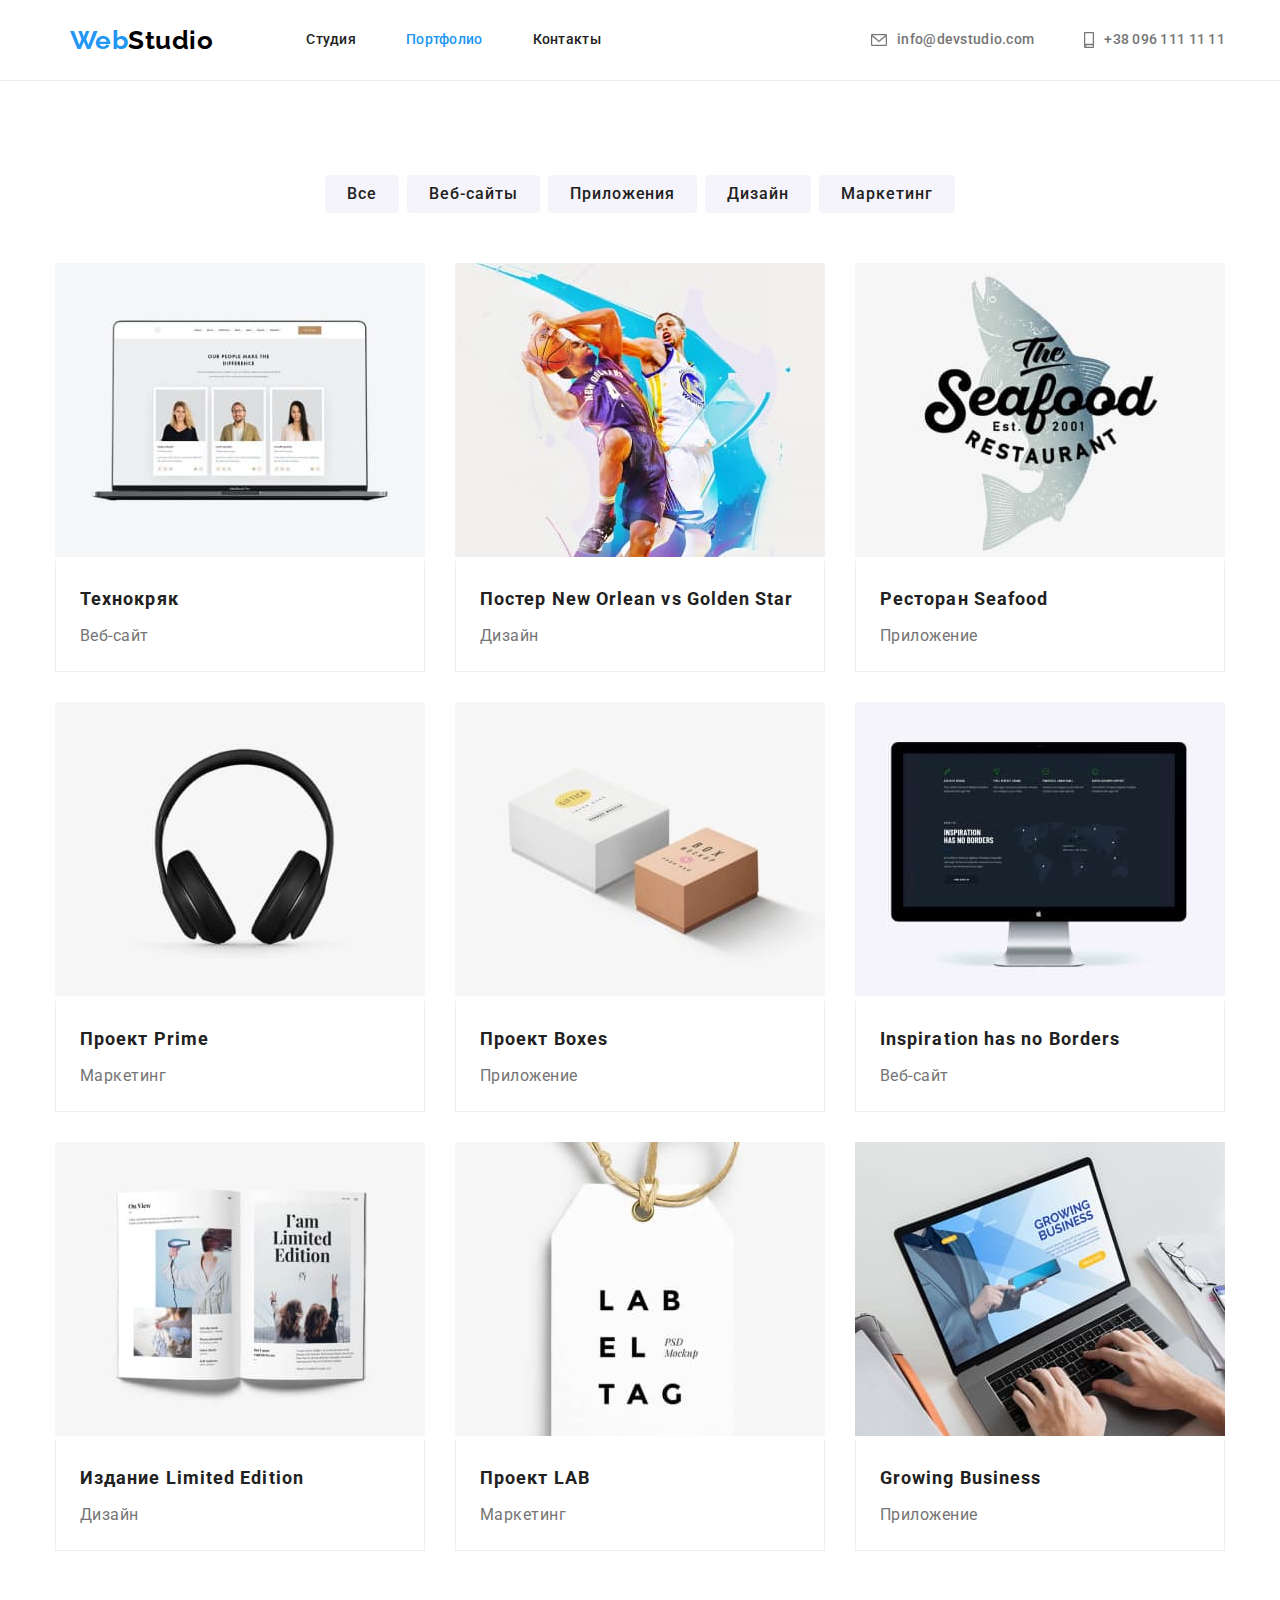
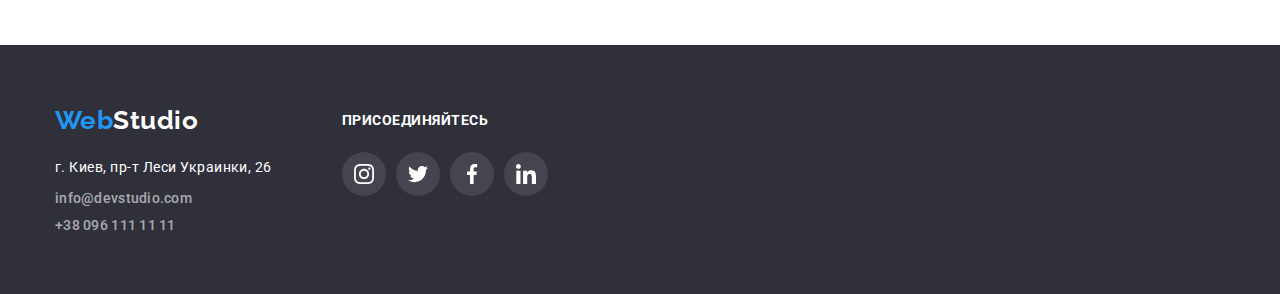
==== portfolio.html @ c7c0cb72 "added previously files" ====
<!DOCTYPE html>
<html lang="ru">
  <head>
    <meta charset="UTF-8" />
    <meta http-equiv="X-UA-Compatible" content="IE=edge" />
    <meta name="viewport" content="width=device-width, initial-scale=1.0" />
    <title>Portfolio</title>
    <link
      href="https://fonts.googleapis.com/css2?family=Raleway:wght@700&family=Roboto:wght@400;500;700;900&display=swap"
      rel="stylesheet"
    />
    <link
      rel="stylesheet"
      href="https://cdnjs.cloudflare.com/ajax/libs/modern-normalize/1.0.0/modern-normalize.min.css"
    />
    <link rel="stylesheet" href="./css/styles.css" />
  </head>
  <body>
    <header>
      <div class="header-line">
        <div class="page-header container">
          <!--main navigation-->
          <nav class="container main-nav">
            <a class="logo" href="./index.html"
              ><span class="logo-first">Web</span
              ><span class="logo-second-header">Studio</span></a
            >
            <ul class="site-nav list">
              <li class="item"><a href="./index.html">Студия</a></li>
              <li class="item"><a class="link current">Портфолио</a></li>
              <li class="item"><a href="">Контакты</a></li>
            </ul>
          </nav>
          <!--contact information-->
          <ul class="container contacts list">
            <li class="contact-info">
              <a class="address-link" href="mailto:info@devstudio.com">
                <svg class="address-icon">
                  <use href="./images/icons/sprite.svg#icon-envelope"></use>
                </svg>
                info@devstudio.com</a
              >
            </li>
            <li class="contact-info">
              <a class="address-link" href="tel:+380961111111">
                <svg class="address-icon-2">
                  <use href="./images/icons/sprite.svg#icon-smartphone"></use>
                </svg>
                +38 096 111 11 11</a
              >
            </li>
          </ul>
        </div>
      </div>
    </header>
    <main>
      <div class="main">
        <!--filter-->
        <section class="section">
          <div class="portfolio container">
            <h2 class="section-title visually-hidden">Фильтр</h2>
            <ul class="filter list">
              <li class="list-title">
                <button type="button" class="button filter">Все</button>
              </li>
              <li class="list-title">
                <button type="button" class="button filter">Веб-сайты</button>
              </li>
              <li class="list-title">
                <button type="button" class="button filter">Приложения</button>
              </li>
              <li class="list-title">
                <button type="button" class="button filter">Дизайн</button>
              </li>
              <li class="list-title">
                <button type="button" class="button filter">Маркетинг</button>
              </li>
            </ul>
            <!--portfolio item-->
            <h2 class="section-title visually-hidden">Портфолио</h2>
            <ul class="portfolio list">
              <li class="portfolio-item">
                <img
                  src="./images/portfolio/img.jpg"
                  alt="фото веб-сайта"
                  width="370"
                />
                <div class="box">
                  <h3 class="list-title-portfolio">Технокряк</h3>
                  <p class="portfolio-about">Веб-сайт</p>
                </div>
              </li>
              <li class="portfolio-item">
                <img
                  src="./images/portfolio/img-2.jpg"
                  alt="два баскетболиста"
                  width="370"
                />
                <div class="box">
                  <h3 class="list-title-portfolio">
                    Постер New Orlean vs Golden Star
                  </h3>
                  <p class="portfolio-about">Дизайн</p>
                </div>
              </li>
              <li class="portfolio-item">
                <img
                  src="./images/portfolio/img-3.jpg"
                  alt="логотип ресторана"
                  width="370"
                />
                <div class="box">
                  <h3 class="list-title-portfolio">Ресторан Seafood</h3>
                  <p class="portfolio-about">Приложение</p>
                </div>
              </li>
              <li class="portfolio-item">
                <img
                  src="./images/portfolio/img-4.jpg"
                  alt="наушники"
                  width="370"
                />
                <div class="box">
                  <h3 class="list-title-portfolio">Проект Prime</h3>
                  <p class="portfolio-about">Маркетинг</p>
                </div>
              </li>
              <li class="portfolio-item">
                <img
                  src="./images/portfolio/img-5.jpg"
                  alt="две коробки"
                  width="370"
                />
                <div class="box">
                  <h3 class="list-title-portfolio">Проект Boxes</h3>
                  <p class="portfolio-about">Приложение</p>
                </div>
              </li>
              <li class="portfolio-item">
                <img
                  src="./images/portfolio/img-6.jpg"
                  alt="монитор"
                  width="370"
                />
                <div class="box">
                  <h3 class="list-title-portfolio">
                    Inspiration has no Borders
                  </h3>
                  <p class="portfolio-about">Веб-сайт</p>
                </div>
              </li>
              <li class="portfolio-item">
                <img
                  src="./images/portfolio/img-7.jpg"
                  alt="рзворот книги"
                  width="370"
                />
                <div class="box">
                  <h3 class="list-title-portfolio">Издание Limited Edition</h3>
                  <p class="portfolio-about">Дизайн</p>
                </div>
              </li>
              <li class="portfolio-item">
                <img
                  src="./images/portfolio/img-8.jpg"
                  alt="лейбл"
                  width="370"
                />
                <div class="box">
                  <h3 class="list-title-portfolio">Проект LAB</h3>
                  <p class="portfolio-about">Маркетинг</p>
                </div>
              </li>
              <li class="portfolio-item">
                <img
                  src="./images/portfolio/img-9.jpg"
                  alt="человек, работающий за ноутбуком"
                  width="370"
                />
                <div class="box">
                  <h3 class="list-title-portfolio">Growing Business</h3>
                  <p class="portfolio-about">Приложение</p>
                </div>
              </li>
            </ul>
          </div>
        </section>
      </div>
    </main>
    <footer class="footer">
      <div class="footer-line">
        <div class="footer-address">
          <a class="footer-logo" href="./index.html"
            ><span class="logo-first">Web</span
            ><span class="logo-second-footer">Studio</span></a
          >
          <!--contacts-->
          <address class="address">
            <p class="address-text">г. Киев, пр-т Леси Украинки, 26</p>
            <ul class="list address-item">
              <li class="address-item">
                <a href="mailto:info@devstudio.com">info@devstudio.com</a>
              </li>
              <li class="address-item">
                <a href="tel:+380961111111">+38 096 111 11 11</a>
              </li>
            </ul>
          </address>
        </div>
        <div class="footer-social-icons">
          <h3 class="title-icons">ПРИСОЕДИНЯЙТЕСЬ</h3>
          <ul class="social-icons list">
            <li class="social-icons-item">
              <a
                href=""
                class="footer-social-icons-link"
                target="_blank"
                rel="noopener noreferrer"
              >
                <svg class="footer-social-icons-svg">
                  <use href="./images/icons/sprite.svg#icon-instagram"></use>
                </svg>
              </a>
            </li>
            <li class="social-icons-item">
              <a
                href=""
                class="footer-social-icons-link"
                target="_blank"
                rel="noopener noreferrer"
              >
                <svg class="footer-social-icons-svg">
                  <use href="./images/icons/sprite.svg#icon-twitter"></use>
                </svg>
              </a>
            </li>
            <li class="social-icons-item">
              <a
                href=""
                class="footer-social-icons-link"
                target="_blank"
                rel="noopener noreferrer"
              >
                <svg class="footer-social-icons-svg">
                  <use href="./images/icons/sprite.svg#icon-facebook"></use>
                </svg>
              </a>
            </li>
            <li class="social-icons-item">
              <a
                href=""
                class="footer-social-icons-link"
                target="_blank"
                rel="noopener noreferrer"
              >
                <svg class="footer-social-icons-svg">
                  <use href="./images/icons/sprite.svg#icon-linkedin"></use>
                </svg>
              </a>
            </li>
          </ul>
        </div>
      </div>
    </footer>
  </body>
</html>
---- css/styles.css ----
:root {
  --title-text-color: #212121;
  --primary-text-color: #757575;
  --accent-color: #2196f3;
  --primary-white-color: #fff;
  --primary-black-color: #000;
  --primary-background-color: #2f303a;
  --secondary-backgound: #f5f4fa;
}
html {
  box-sizing: border-box;
}
*,
*::before,
*::after {
  box-sizing: inherit;
}

body {
  color: var(--primary-text-color);
  font-family: Roboto, sans-serif;
  letter-spacing: 0.03em;
}
.visually-hidden {
  position: absolute !important;
  clip: rect(1px 1px 1px 1px);
  clip: rect(1px 1px 1px 1px);
  padding: 0 !important;
  border: 0 !important;
  height: 1px !important;
  width: 1px !important;
  overflow: hidden;
}
.container {
  width: 1200px;
  padding-left: 15px;
  padding-right: 15px;
  margin-left: auto;
  margin-right: auto;
}
/* Утилит */
.list {
  padding: 0;
  margin: 0;
  list-style: none;
}
/* logo */
.logo {
  display: block;
  font-family: Raleway, cursive;
  font-weight: 700;
  font-size: 26px;
  line-height: 1.19;
  text-decoration: none;
}
.logo-first {
  color: var(--accent-color);
}
.logo-second-header {
  color: var(--primary-black-color);
}
.logo-second-footer {
  color: var(--primary-white-color);
}
/* page header */
.header-line {
  background-color: var(--primary-white-color);
}
.page-header {
  display: flex;
  background-color: var(--primary-white-color);
}

.page-header .container {
  display: flex;
  align-items: center;
  justify-content: flex-end;
}
.main-nav {
  display: flex;
  justify-content: flex-start;
}

/* site nav */
.site-nav {
  display: flex;
  margin-left: 93px;
  margin-right: 33px;
}
.site-nav .item:not(:last-child) {
  margin-right: 50px;
}
.site-nav a {
  display: block;
  padding-top: 32px;
  padding-bottom: 32px;
  color: var(--title-text-color);
  font-style: normal;
  font-weight: 500;
  font-size: 14px;
  line-height: 1.14;
  letter-spacing: 0.02em;
  text-decoration: none;
}
.site-nav a:hover,
.site-nav a:focus {
  color: var(--accent-color);
}
.site-nav.list.address > a {
  margin-bottom: 9px;
}
.site-nav .link.current {
  color: var(--accent-color);
}
.contacts {
  display: flex;
}
.address-link {
  display: flex;
  padding-top: 32px;
  padding-bottom: 32px;
  color: var(--primary-text-color);
  font-weight: 500;
  font-size: 14px;
  line-height: 1.14;
  letter-spacing: 0.02em;
  text-decoration: none;
  align-items: center;
  justify-content: center;
}
.contacts a:hover,
.contacts a:focus {
  color: var(--accent-color);
}
.contact-info:not(:last-child) {
  margin-right: 50px;
}
.address-icon {
  width: 16px;
  height: 12px;
  margin-right: 10px;
  fill: rgba(117, 117, 117, 1);
  stroke: currentColor;
}
.address-icon-2 {
  width: 10px;
  height: 16px;
  margin-right: 10px;
  fill: rgba(117, 117, 117, 1);
  stroke: currentColor;
}
.main {
  border-top: 1px solid rgba(236, 236, 236, 1);
}
/* hero */
.hero-section {
  max-width: 1600px;
  height: 600px;
  margin-right: auto;
  margin-left: auto;
  padding-top: 200px;
  padding-bottom: 200px;
  background-image: linear-gradient(
      to right,
      rgba(47, 48, 58, 0.4),
      rgba(47, 48, 58, 0.4)
    ),
    url(../images/main-page/Img-hero.jpg);
  background-color: var(--primary-background-color);
  background-size: cover;
  text-align: center;
}
.hero-title {
  margin-top: 0;
  margin-bottom: 30px;
  color: var(--primary-white-color);
  font-weight: 900;
  font-size: 44px;
  line-height: 1.36;
  letter-spacing: 0.06em;
  text-transform: uppercase;
}
/* button */
.button {
  border-radius: 4px;
  padding: 10px 32px;
  color: var(--primary-white-color);
  background-color: var(--accent-color);
  font-family: Roboto;
  font-weight: 700;
  font-size: 16px;
  line-height: 1.87;
  letter-spacing: 0.06em;
  cursor: pointer;
  border: none;
}
.button.primary {
  color: var(--primary-white-color);
  background-color: var(--accent-color);
  border-color: var(--accent-color);
  font-family: Roboto;
}
.button.filter {
  padding: 6px 22px;
  background-color: var(--secondary-backgound);
  color: var(--title-text-color);
  font-weight: 500;
  font-size: 16px;
  line-height: 1.62;
  font-family: Roboto;
}
.button.filter:hover,
.button.filter:focus {
  background-color: var(--accent-color);
  color: var(--primary-white-color);
  border-color: var(--accent-color);
  box-shadow: 0px 2px 2px 0px rgba(0, 0, 0, 0.12);
  box-shadow: 0px 1px 2px 0px rgba(0, 0, 0, 0.08);
  box-shadow: 0px 3px 1px 0px rgba(0, 0, 0, 0.1);
}
/* section */
.section {
  padding-top: 94px;
  padding-bottom: 94px;
  justify-content: center;
}
.section-employments {
  padding-top: 0;
  padding-bottom: 94px;
}
.section.team {
  padding-top: 94px;
  padding-bottom: 94px;
  margin-bottom: 0;
  background-color: var(--secondary-backgound);
}
.title {
  margin-top: 0;
  margin-bottom: 10px;
}
.section-title {
  margin-top: 0;
  color: var(--title-text-color);
  font-weight: 700;
  font-size: 36px;
  line-height: 1.17;
  text-align: center;
  margin-bottom: 50px;
}
/* skills */
.skills .title {
  color: var(--title-text-color);
  font-weight: 700;
  font-size: 14px;
  line-height: 1.14;
  text-transform: uppercase;
}
.necessary-skills {
  font-size: 14px;
  line-height: 1.71;
}
.skills {
  display: flex;
}
.skills p {
  margin-top: 0;
  margin-bottom: 0;
}
.skills-item {
  width: 270px;
}
.skills-item:not(:last-child) {
  margin-right: 30px;
}
.skills-item-img {
  display: flex;
  justify-content: center;
  align-items: center;
  width: 270px;
  height: 120px;
  margin-bottom: 30px;
  background-color: var(--secondary-backgound);
  border-radius: 4px;
}
.skills-item-svg {
  color: var(--title-text-color);
}
/* emplouments*/
.employments {
  display: flex;
  justify-content: center;
}
.employments-item:not(:last-child) {
  margin-right: 30px;
  width: 370px;
}
/* team */
.team-about {
  margin-bottom: 16px;
  font-size: 16px;
  line-height: 1.19;
}
.list-title {
  margin-top: 0;
  color: var(--title-text-color);
  font-weight: 500;
  font-size: 16px;
  line-height: 1.19;
}
.team .list {
  display: flex;
  justify-content: center;
}
.team-item:not(:last-child) {
  margin-right: 30px;
}
.team-item {
  background-color: var(--primary-white-color);
  box-shadow: 0px 4px 4px 0px rgba(0, 0, 0, 0.25);
}
.team-text {
  padding: 30px;
  text-align: center;
}
.social-icons {
  display: inline-flex;
}
.social-icons-item:not(:last-child) {
  margin-right: 10px;
}
.social-icons-link {
  display: flex;
  align-items: center;
  justify-content: center;
  width: 44px;
  height: 44px;
  border-radius: 50%;
  background-color: var(--primary-white-color);
}
.social-icons-link:hover .social-icons-svg,
.social-icons-link:focus .social-icons-svg {
  width: 20px;
  height: 20px;
  fill: rgba(255, 255, 255, 1);
  background: rgba(33, 150, 243, 1);
}
.social-icons-link:hover,
.social-icons-link:focus {
  width: 44px;
  height: 44px;
  border-radius: 50%;
  background: rgba(33, 150, 243, 1);
}
.social-icons-svg {
  width: 20px;
  height: 20px;
  fill: #afb1b8;
}

/* our clients */
.our-clients {
  display: flex;
  align-items: center;
  justify-content: center;
}
.our-clients-item {
  width: 170px;
  height: 92px;
  border: 1px solid #afb1b8;
  border-radius: 4px;
}
.our-clients-position {
  display: flex;
  justify-content: center;
  align-items: center;
  width: 170px;
  height: 92px;
}
.our-clients-svg {
  width: 106px;
  height: 60px;
  fill: rgba(175, 177, 184, 1);
}
.our-clients-item:not(:last-child) {
  margin-right: 30px;
}
.our-clients-position:hover .our-clients-svg,
.our-clients-position:focus .our-clients-svg {
  fill: rgba(33, 150, 243, 1);
}
.our-clients-position:hover {
  border: 1px solid rgba(33, 150, 243, 1);
}
/* footer nav */
.footer-logo {
  display: block;
  margin-bottom: 20px;
  font-family: Raleway, cursive;
  font-weight: 700;
  font-size: 26px;
  line-height: 1.19;
  text-decoration: none;
}
.address-text {
  color: var(--primary-white-color);
  font-style: normal;
  margin-top: 20px;
  margin-bottom: 9px;
  font-family: Roboto;
  font-size: 14px;
  line-height: 1.7;
}
.address a {
  padding-top: 0;
  padding-bottom: 0pt;
  margin-left: 0;
  color: rgba(255, 255, 255, 0.6);
  font-style: normal;
  font-weight: 500;
  font-size: 14px;
  line-height: 1.14;
  letter-spacing: 0.02em;
  text-decoration: none;
}
.address-item:not(:last-child) {
  margin-bottom: 9px;
}
.address a:hover,
.address a:focus {
  color: var(--accent-color);
}
.footer {
  background-color: var(--primary-background-color);
}
.footer-line {
  width: 1200px;
  padding-left: 15px;
  padding-right: 15px;
  padding-top: 60px;
  padding-bottom: 60px;
  margin-right: auto;
  margin-left: auto;
  display: flex;
}
.footer-address {
  margin-right: 70px;
}
.title-icons {
  margin-top: 0;
  margin-bottom: 20px;
  padding-top: 8px;
  padding-bottom: 3px;
  font-weight: bold;
  font-size: 14px;
  line-height: 1.14;
  text-transform: uppercase;
  color: var(--primary-white-color);
}
.footer-social-icons-svg {
  width: 20px;
  height: 20px;
  fill: var(--primary-white-color);
}
.footer-social-icons-link {
  display: flex;
  align-items: center;
  justify-content: center;
  width: 44px;
  height: 44px;
  border-radius: 50%;
  background-color: rgba(255, 255, 255, 0.1);
}
.footer-social-icons-link:hover .footer-social-icons-svg,
.footer-social-icons-link:focus .footer-social-icons-svg {
  width: 20px;
  height: 20px;
  fill: rgba(255, 255, 255, 1);
  background: rgba(33, 150, 243, 1);
}
.footer-social-icons-link:hover,
.footer-social-icons-link:focus {
  width: 44px;
  height: 44px;
  border-radius: 50%;
  background: rgba(33, 150, 243, 1);
}

/* portfolio */
.list-title-portfolio {
  color: var(--title-text-color);
  font-weight: 700;
  font-size: 18px;
  line-height: 2;
  letter-spacing: 0.06em;
}
.portfolio-about {
  font-size: 16px;
  line-height: 1.87;
}
.section.portfolio {
  margin-bottom: 94px;
  background-color: #e5e5e5;
}
.filter.list {
  display: flex;
  margin-bottom: 50px;
}
.filter.list .list-title:not(:last-child) {
  margin-right: 8px;
}

.portfolio.list img {
  margin-bottom: 0px;
}
.portfolio.list h3 {
  margin-top: 0;
  margin-bottom: 4px;
}
.portfolio.list p {
  margin-top: 0;
  margin-bottom: 0;
}
.portfolio {
  display: flex;
  flex-wrap: wrap;
  justify-content: center;
}
.portfolio-item {
  width: 370px;
  margin-right: 30px;
  margin-bottom: 30px;
}
.portfolio-item:hover,
.portfolio-item:focus {
  box-shadow: 0px 4px 4px 0px rgba(0, 0, 0, 0.25);
}
.portfolio-item:nth-child(3n) {
  margin-right: 0;
}
.portfolio-item:nth-last-child(-n + 3) {
  margin-bottom: 0;
}
.box {
  border-bottom: 1px solid rgba(238, 238, 238, 1);
  border-left: 1px solid rgba(238, 238, 238, 1);
  border-right: 1px solid rgba(238, 238, 238, 1);
  box-sizing: border-box;
  padding: 20px 24px;
}
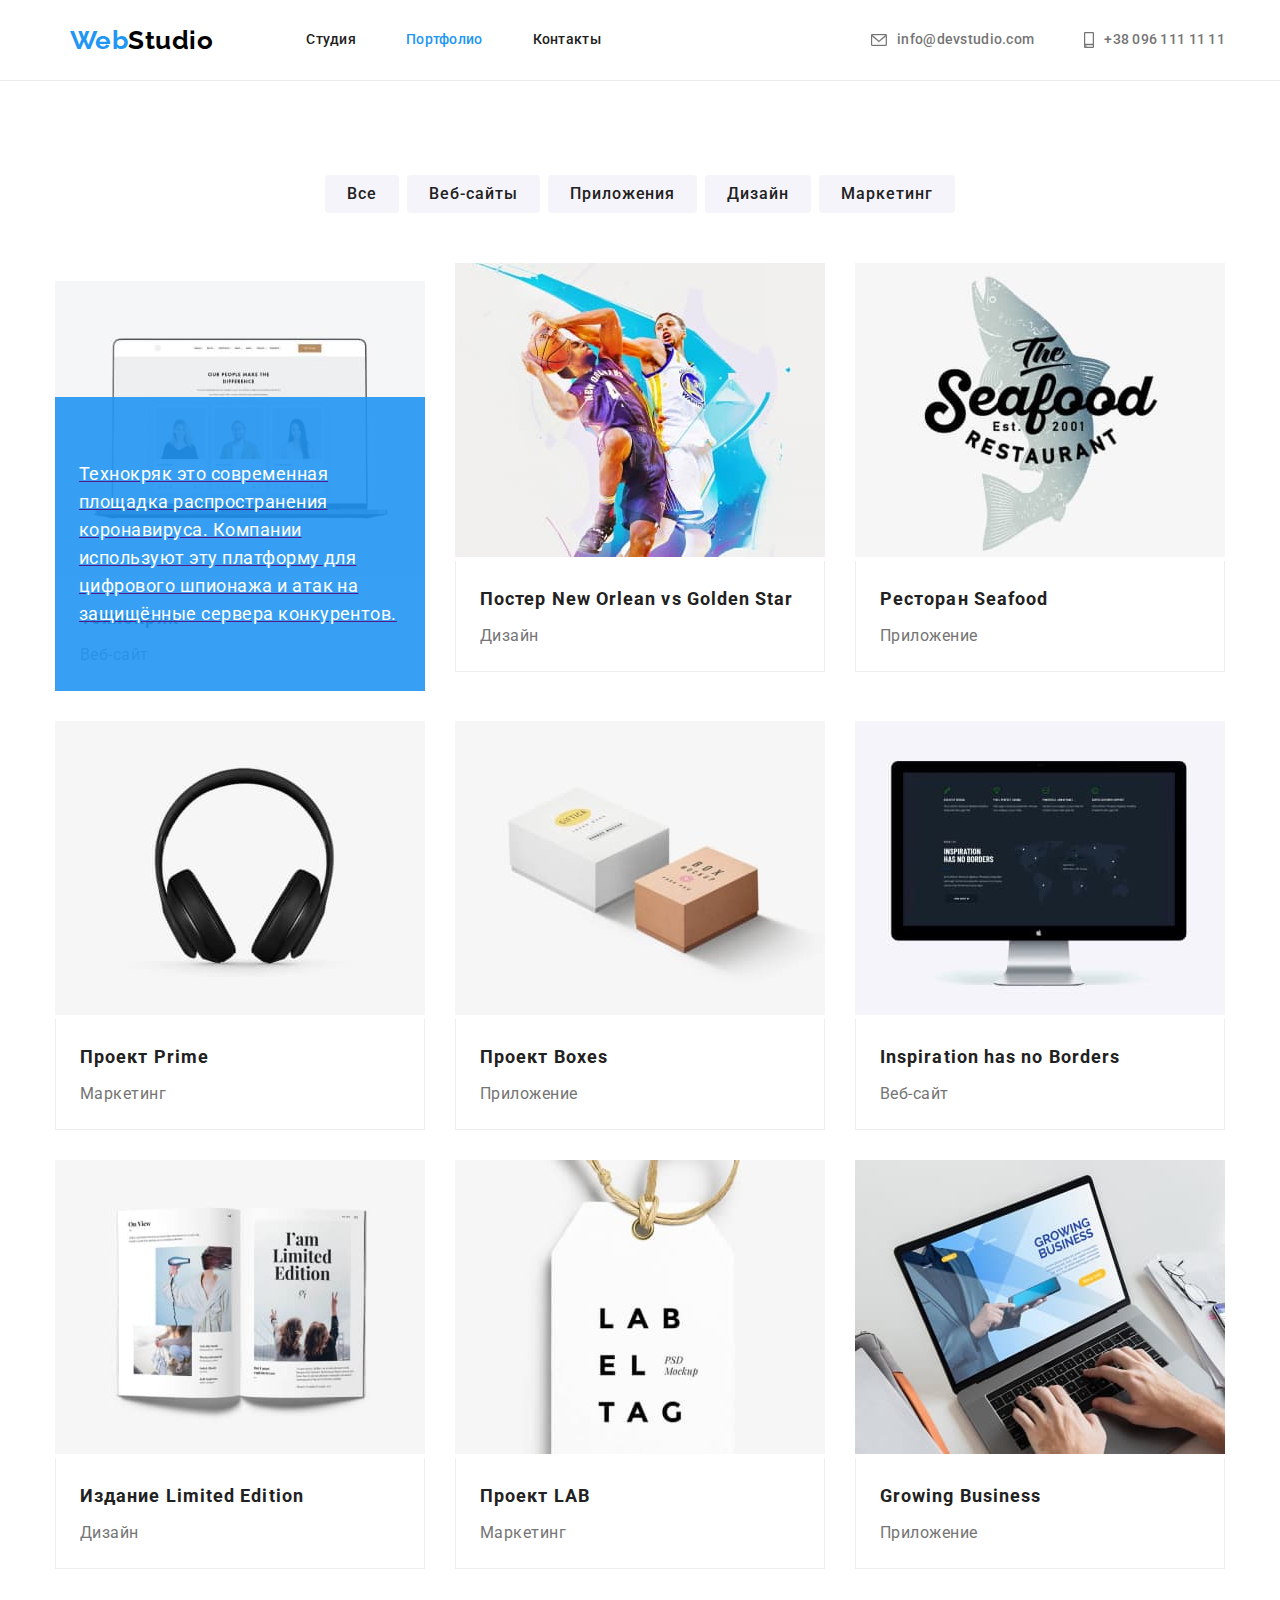
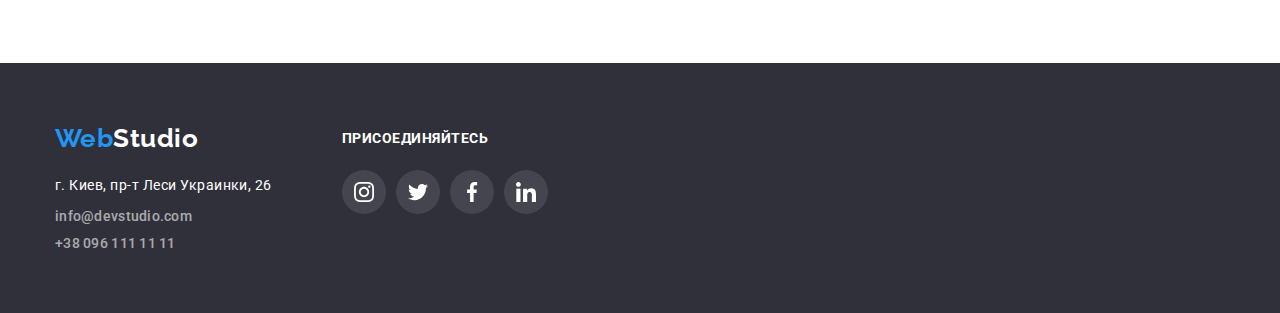
==== commit 9524fe67: "modal+" ====
--- a/portfolio.html
+++ b/portfolio.html
@@ -80,107 +80,173 @@
             <h2 class="section-title visually-hidden">Портфолио</h2>
             <ul class="portfolio list">
               <li class="portfolio-item">
-                <img
-                  src="./images/portfolio/img.jpg"
-                  alt="фото веб-сайта"
-                  width="370"
-                />
-                <div class="box">
-                  <h3 class="list-title-portfolio">Технокряк</h3>
-                  <p class="portfolio-about">Веб-сайт</p>
-                </div>
-              </li>
-              <li class="portfolio-item">
-                <img
-                  src="./images/portfolio/img-2.jpg"
-                  alt="два баскетболиста"
-                  width="370"
-                />
-                <div class="box">
-                  <h3 class="list-title-portfolio">
-                    Постер New Orlean vs Golden Star
-                  </h3>
-                  <p class="portfolio-about">Дизайн</p>
-                </div>
-              </li>
-              <li class="portfolio-item">
-                <img
-                  src="./images/portfolio/img-3.jpg"
-                  alt="логотип ресторана"
-                  width="370"
-                />
-                <div class="box">
-                  <h3 class="list-title-portfolio">Ресторан Seafood</h3>
-                  <p class="portfolio-about">Приложение</p>
-                </div>
-              </li>
-              <li class="portfolio-item">
-                <img
-                  src="./images/portfolio/img-4.jpg"
-                  alt="наушники"
-                  width="370"
-                />
-                <div class="box">
-                  <h3 class="list-title-portfolio">Проект Prime</h3>
-                  <p class="portfolio-about">Маркетинг</p>
-                </div>
-              </li>
-              <li class="portfolio-item">
-                <img
-                  src="./images/portfolio/img-5.jpg"
-                  alt="две коробки"
-                  width="370"
-                />
-                <div class="box">
-                  <h3 class="list-title-portfolio">Проект Boxes</h3>
-                  <p class="portfolio-about">Приложение</p>
-                </div>
-              </li>
-              <li class="portfolio-item">
-                <img
-                  src="./images/portfolio/img-6.jpg"
-                  alt="монитор"
-                  width="370"
-                />
-                <div class="box">
-                  <h3 class="list-title-portfolio">
-                    Inspiration has no Borders
-                  </h3>
-                  <p class="portfolio-about">Веб-сайт</p>
-                </div>
-              </li>
-              <li class="portfolio-item">
-                <img
-                  src="./images/portfolio/img-7.jpg"
-                  alt="рзворот книги"
-                  width="370"
-                />
-                <div class="box">
-                  <h3 class="list-title-portfolio">Издание Limited Edition</h3>
-                  <p class="portfolio-about">Дизайн</p>
-                </div>
-              </li>
-              <li class="portfolio-item">
-                <img
-                  src="./images/portfolio/img-8.jpg"
-                  alt="лейбл"
-                  width="370"
-                />
-                <div class="box">
-                  <h3 class="list-title-portfolio">Проект LAB</h3>
-                  <p class="portfolio-about">Маркетинг</p>
-                </div>
-              </li>
-              <li class="portfolio-item">
-                <img
-                  src="./images/portfolio/img-9.jpg"
-                  alt="человек, работающий за ноутбуком"
-                  width="370"
-                />
-                <div class="box">
-                  <h3 class="list-title-portfolio">Growing Business</h3>
-                  <p class="portfolio-about">Приложение</p>
-                </div>
+                <article class="cards-item">
+                  <a href="" class="cards-link">
+                    <div class="cards-img">
+                      <img
+                        src="./images/portfolio/img.jpg"
+                        alt="фото веб-сайта"
+                        width="370"
+                      />
+                      <div class="box">
+                        <h3 class="list-title-portfolio">Технокряк</h3>
+                        <p class="portfolio-about">Веб-сайт</p>
+                      </div>
+                      <div class="portfolio-about-discription">
+                        <a href="" class="portfolio-about-link">
+                          <p class="portfolio-about-text">
+                            Технокряк это современная площадка распространения
+                            коронавируса. Компании используют эту платформу для
+                            цифрового шпионажа и атак на защищённые сервера
+                            конкурентов.
+                          </p>
+                        </a>
+                      </div>
+                    </div>
+                  </a>
+                </article>
+              </li>
+              <li class="portfolio-item">
+                <article class="cards-item">
+                  <a href="" class="cards-link">
+                    <div class="cards-img">
+                      <img
+                        src="./images/portfolio/img-2.jpg"
+                        alt="два баскетболиста"
+                        width="370"
+                      />
+                      <div class="box">
+                        <h3 class="list-title-portfolio">
+                          Постер New Orlean vs Golden Star
+                        </h3>
+                        <p class="portfolio-about">Дизайн</p>
+                      </div>
+                    </div>
+                  </a>
+                </article>
+              </li>
+              <li class="portfolio-item">
+                <article class="cards-item">
+                  <a href="" class="cards-link">
+                    <div class="cards-img">
+                      <img
+                        src="./images/portfolio/img-3.jpg"
+                        alt="логотип ресторана"
+                        width="370"
+                      />
+                      <div class="box">
+                        <h3 class="list-title-portfolio">Ресторан Seafood</h3>
+                        <p class="portfolio-about">Приложение</p>
+                      </div>
+                    </div>
+                  </a>
+                </article>
+              </li>
+              <li class="portfolio-item">
+                <article class="cards-item">
+                  <a href="" class="cards-link">
+                    <div class="cards-img">
+                      <img
+                        src="./images/portfolio/img-4.jpg"
+                        alt="наушники"
+                        width="370"
+                      />
+                      <div class="box">
+                        <h3 class="list-title-portfolio">Проект Prime</h3>
+                        <p class="portfolio-about">Маркетинг</p>
+                      </div>
+                    </div>
+                  </a>
+                </article>
+              </li>
+              <li class="portfolio-item">
+                <article class="cards-item">
+                  <a href="" class="cards-link">
+                    <div class="cards-img">
+                      <img
+                        src="./images/portfolio/img-5.jpg"
+                        alt="две коробки"
+                        width="370"
+                      />
+                      <div class="box">
+                        <h3 class="list-title-portfolio">Проект Boxes</h3>
+                        <p class="portfolio-about">Приложение</p>
+                      </div>
+                    </div>
+                  </a>
+                </article>
+              </li>
+              <li class="portfolio-item">
+                <article class="cards-item">
+                  <a href="" class="cards-link">
+                    <div class="cards-img">
+                      <img
+                        src="./images/portfolio/img-6.jpg"
+                        alt="монитор"
+                        width="370"
+                      />
+                      <div class="box">
+                        <h3 class="list-title-portfolio">
+                          Inspiration has no Borders
+                        </h3>
+                        <p class="portfolio-about">Веб-сайт</p>
+                      </div>
+                    </div>
+                  </a>
+                </article>
+              </li>
+              <li class="portfolio-item">
+                <article class="cards-item">
+                  <a href="" class="cards-link">
+                    <div class="cards-img">
+                      <img
+                        src="./images/portfolio/img-7.jpg"
+                        alt="рзворот книги"
+                        width="370"
+                      />
+                      <div class="box">
+                        <h3 class="list-title-portfolio">
+                          Издание Limited Edition
+                        </h3>
+                        <p class="portfolio-about">Дизайн</p>
+                      </div>
+                    </div>
+                  </a>
+                </article>
+              </li>
+              <li class="portfolio-item">
+                <article class="cards-item">
+                  <a href="" class="cards-link">
+                    <div class="cards-img">
+                      <img
+                        src="./images/portfolio/img-8.jpg"
+                        alt="лейбл"
+                        width="370"
+                      />
+                      <div class="box">
+                        <h3 class="list-title-portfolio">Проект LAB</h3>
+                        <p class="portfolio-about">Маркетинг</p>
+                      </div>
+                    </div>
+                  </a>
+                </article>
+              </li>
+              <li class="portfolio-item">
+                <article class="cards-item">
+                  <a href="" class="cards-link">
+                    <div class="cards-img">
+                      <img
+                        src="./images/portfolio/img-9.jpg"
+                        alt="человек, работающий за ноутбуком"
+                        width="370"
+                      />
+                      <div class="box">
+                        <h3 class="list-title-portfolio">Growing Business</h3>
+                        <p class="portfolio-about">Приложение</p>
+                      </div>
+                    </div>
+                  </a>
+                </article>
               </li>
             </ul>
           </div>
--- a/css/styles.css
+++ b/css/styles.css
@@ -218,6 +218,31 @@
   box-shadow: 0px 1px 2px 0px rgba(0, 0, 0, 0.08);
   box-shadow: 0px 3px 1px 0px rgba(0, 0, 0, 0.1);
 }
+/* modal window */
+.backdrop {
+  position: fixed;
+  top: 0;
+  left: 0;
+  width: 100%;
+  height: 100%;
+  background-color: rgba(0, 0, 0, 0.2);
+}
+.backdrop.is-hidden {
+  opacity: 0.5;
+  pointer-events: none;
+}
+.modal {
+  position: absolute;
+  top: 50%;
+  left: 50%;
+  transform: translate(-50%, -50%);
+  min-width: 528px;
+  min-height: 581px;
+  background-color: var(--primary-white-color);
+  box-shadow: 0px 1px 3px rgba(0, 0, 0, 0.12), 0px 1px 1px rgba(0, 0, 0, 0.14),
+    0px 2px 1px rgba(0, 0, 0, 0.2);
+  border-radius: 4px;
+}
 /* section */
 .section {
   padding-top: 94px;
@@ -293,6 +318,28 @@
 .employments-item:not(:last-child) {
   margin-right: 30px;
   width: 370px;
+}
+.employments-item {
+  position: relative;
+}
+.employments-about {
+  display: flex;
+  justify-content: center;
+  align-items: center;
+  position: absolute;
+  bottom: 0;
+  left: 0;
+  width: 100%;
+  height: 70px;
+  background: rgba(47, 48, 58, 0.8);
+}
+.employments-about-text {
+  font-weight: bold;
+  font-size: 14px;
+  line-height: 1.14;
+  text-align: center;
+  text-transform: uppercase;
+  color: var(--primary-white-color);
 }
 /* team */
 .team-about {
@@ -496,6 +543,7 @@
 .portfolio-about {
   font-size: 16px;
   line-height: 1.87;
+  color: var(--primary-text-color);
 }
 .section.portfolio {
   margin-bottom: 94px;
@@ -525,13 +573,22 @@
   flex-wrap: wrap;
   justify-content: center;
 }
+.cards-item {
+}
+.cards-link {
+  display: inline-block;
+  text-decoration: none;
+}
+.cards-img {
+}
 .portfolio-item {
+  position: relative;
   width: 370px;
   margin-right: 30px;
   margin-bottom: 30px;
 }
-.portfolio-item:hover,
-.portfolio-item:focus {
+.cards-link:hover,
+.cards-link:focus {
   box-shadow: 0px 4px 4px 0px rgba(0, 0, 0, 0.25);
 }
 .portfolio-item:nth-child(3n) {
@@ -541,9 +598,31 @@
   margin-bottom: 0;
 }
 .box {
+  /* display: block; */
   border-bottom: 1px solid rgba(238, 238, 238, 1);
   border-left: 1px solid rgba(238, 238, 238, 1);
   border-right: 1px solid rgba(238, 238, 238, 1);
   box-sizing: border-box;
   padding: 20px 24px;
 }
+.portfolio-about-discription {
+  display: flex;
+  justify-content: center;
+  align-items: center;
+  position: absolute;
+  bottom: 0;
+  left: 0;
+  width: 100%;
+  height: 294px;
+  background-color: rgba(33, 150, 243, 0.9);
+}
+.portfolio-about-text {
+  width: 322px;
+  height: 168px;
+  font-size: 18px;
+  line-height: 1.56;
+  color: var(--primary-white-color);
+}
+.portfolio-about-discription:hover .portfolio-about-link {
+  display: block;
+}
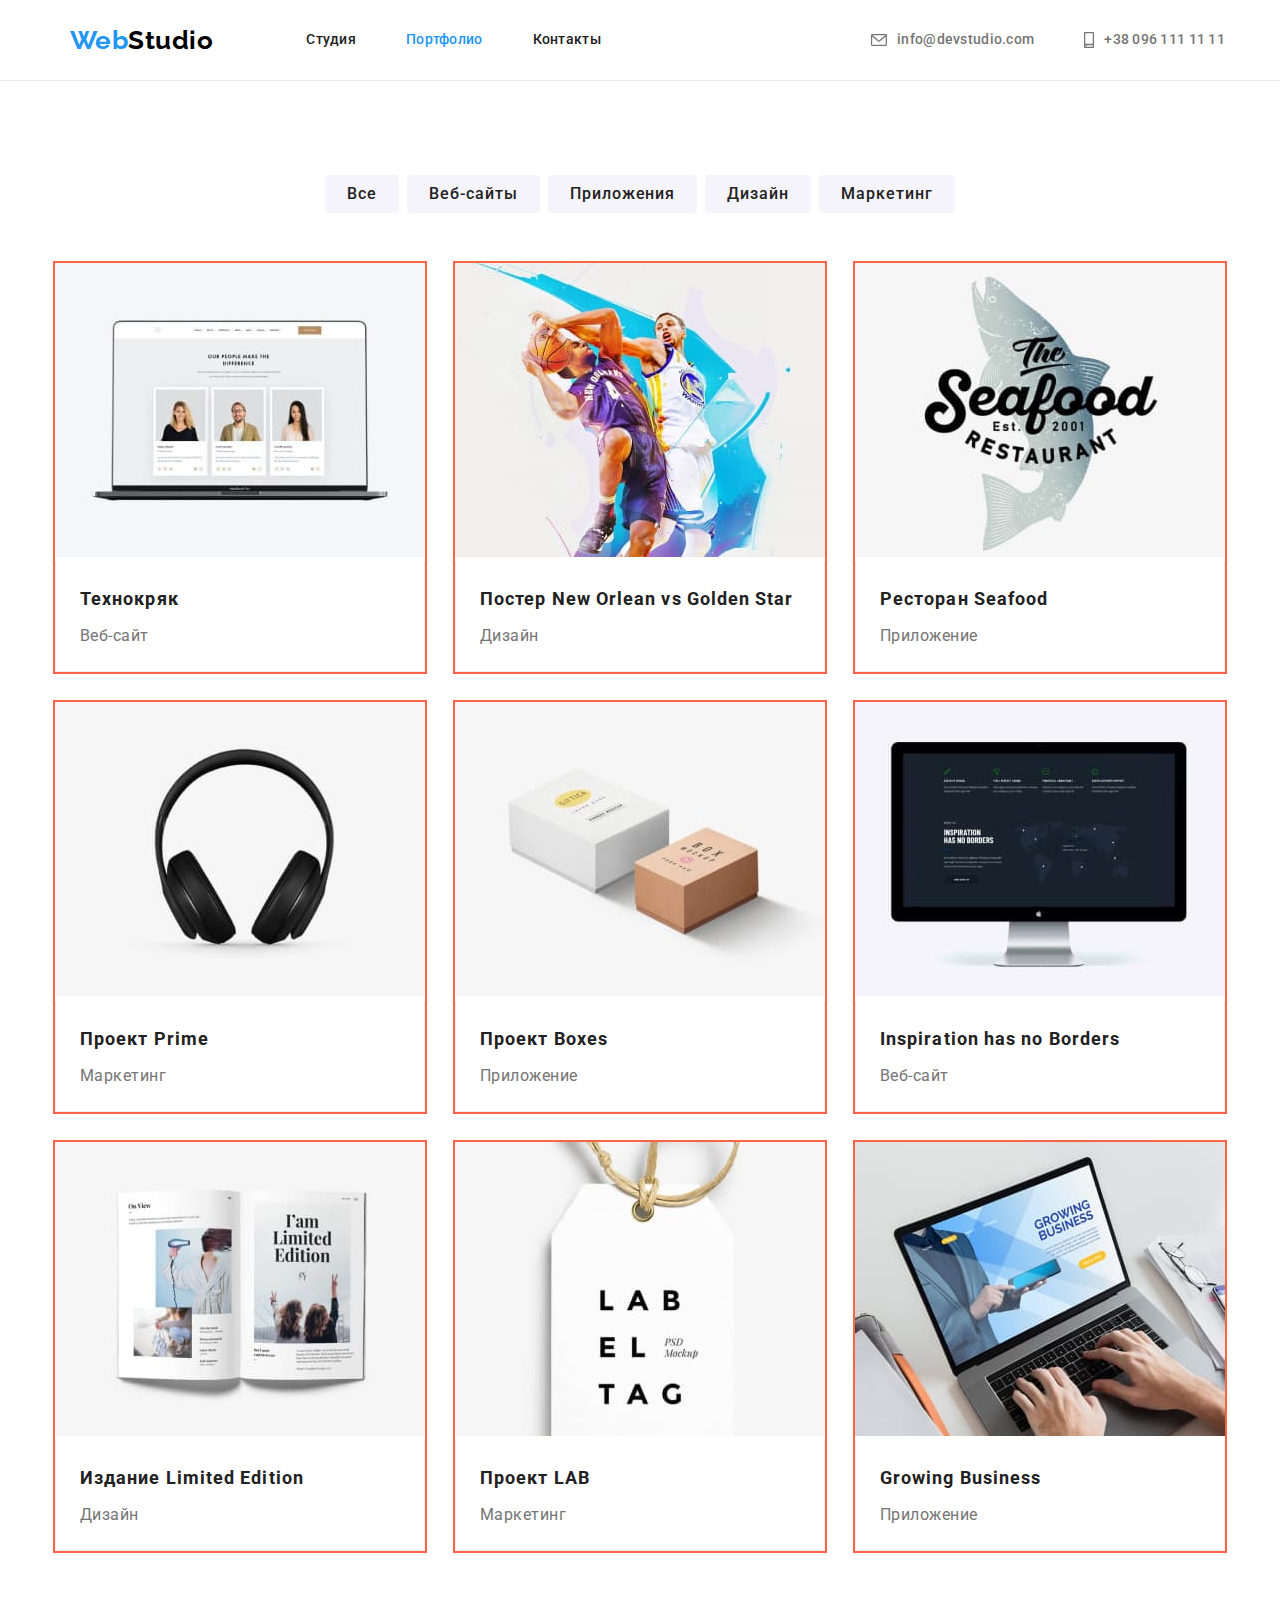
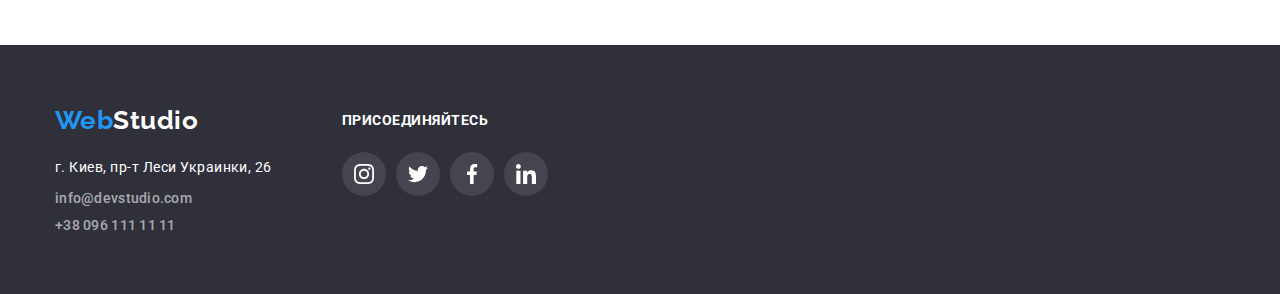
==== commit 6350e7a9: "hover all portfolio" ====
--- a/portfolio.html
+++ b/portfolio.html
@@ -121,6 +121,16 @@
                         </h3>
                         <p class="portfolio-about">Дизайн</p>
                       </div>
+                      <div class="portfolio-about-discription">
+                        <a href="" class="portfolio-about-link">
+                          <p class="portfolio-about-text">
+                            Технокряк это современная площадка распространения
+                            коронавируса. Компании используют эту платформу для
+                            цифрового шпионажа и атак на защищённые сервера
+                            конкурентов.
+                          </p>
+                        </a>
+                      </div>
                     </div>
                   </a>
                 </article>
@@ -138,6 +148,16 @@
                         <h3 class="list-title-portfolio">Ресторан Seafood</h3>
                         <p class="portfolio-about">Приложение</p>
                       </div>
+                      <div class="portfolio-about-discription">
+                        <a href="" class="portfolio-about-link">
+                          <p class="portfolio-about-text">
+                            Технокряк это современная площадка распространения
+                            коронавируса. Компании используют эту платформу для
+                            цифрового шпионажа и атак на защищённые сервера
+                            конкурентов.
+                          </p>
+                        </a>
+                      </div>
                     </div>
                   </a>
                 </article>
@@ -155,6 +175,16 @@
                         <h3 class="list-title-portfolio">Проект Prime</h3>
                         <p class="portfolio-about">Маркетинг</p>
                       </div>
+                      <div class="portfolio-about-discription">
+                        <a href="" class="portfolio-about-link">
+                          <p class="portfolio-about-text">
+                            Технокряк это современная площадка распространения
+                            коронавируса. Компании используют эту платформу для
+                            цифрового шпионажа и атак на защищённые сервера
+                            конкурентов.
+                          </p>
+                        </a>
+                      </div>
                     </div>
                   </a>
                 </article>
@@ -171,6 +201,16 @@
                       <div class="box">
                         <h3 class="list-title-portfolio">Проект Boxes</h3>
                         <p class="portfolio-about">Приложение</p>
+                      </div>
+                      <div class="portfolio-about-discription">
+                        <a href="" class="portfolio-about-link">
+                          <p class="portfolio-about-text">
+                            Технокряк это современная площадка распространения
+                            коронавируса. Компании используют эту платформу для
+                            цифрового шпионажа и атак на защищённые сервера
+                            конкурентов.
+                          </p>
+                        </a>
                       </div>
                     </div>
                   </a>
@@ -191,6 +231,16 @@
                         </h3>
                         <p class="portfolio-about">Веб-сайт</p>
                       </div>
+                      <div class="portfolio-about-discription">
+                        <a href="" class="portfolio-about-link">
+                          <p class="portfolio-about-text">
+                            Технокряк это современная площадка распространения
+                            коронавируса. Компании используют эту платформу для
+                            цифрового шпионажа и атак на защищённые сервера
+                            конкурентов.
+                          </p>
+                        </a>
+                      </div>
                     </div>
                   </a>
                 </article>
@@ -210,6 +260,16 @@
                         </h3>
                         <p class="portfolio-about">Дизайн</p>
                       </div>
+                      <div class="portfolio-about-discription">
+                        <a href="" class="portfolio-about-link">
+                          <p class="portfolio-about-text">
+                            Технокряк это современная площадка распространения
+                            коронавируса. Компании используют эту платформу для
+                            цифрового шпионажа и атак на защищённые сервера
+                            конкурентов.
+                          </p>
+                        </a>
+                      </div>
                     </div>
                   </a>
                 </article>
@@ -227,6 +287,16 @@
                         <h3 class="list-title-portfolio">Проект LAB</h3>
                         <p class="portfolio-about">Маркетинг</p>
                       </div>
+                      <div class="portfolio-about-discription">
+                        <a href="" class="portfolio-about-link">
+                          <p class="portfolio-about-text">
+                            Технокряк это современная площадка распространения
+                            коронавируса. Компании используют эту платформу для
+                            цифрового шпионажа и атак на защищённые сервера
+                            конкурентов.
+                          </p>
+                        </a>
+                      </div>
                     </div>
                   </a>
                 </article>
@@ -243,6 +313,16 @@
                       <div class="box">
                         <h3 class="list-title-portfolio">Growing Business</h3>
                         <p class="portfolio-about">Приложение</p>
+                      </div>
+                      <div class="portfolio-about-discription">
+                        <a href="" class="portfolio-about-link">
+                          <p class="portfolio-about-text">
+                            Технокряк это современная площадка распространения
+                            коронавируса. Компании используют эту платформу для
+                            цифрового шпионажа и атак на защищённые сервера
+                            конкурентов.
+                          </p>
+                        </a>
                       </div>
                     </div>
                   </a>
--- a/css/styles.css
+++ b/css/styles.css
@@ -558,7 +558,7 @@
 }
 
 .portfolio.list img {
-  margin-bottom: 0px;
+  margin-bottom: 0;
 }
 .portfolio.list h3 {
   margin-top: 0;
@@ -576,8 +576,10 @@
 .cards-item {
 }
 .cards-link {
-  display: inline-block;
-  text-decoration: none;
+  display: block;
+  text-decoration: none;
+}
+.cards-link {
 }
 .cards-img {
 }
@@ -586,10 +588,11 @@
   width: 370px;
   margin-right: 30px;
   margin-bottom: 30px;
+  outline: 2px solid tomato;
 }
 .cards-link:hover,
 .cards-link:focus {
-  box-shadow: 0px 4px 4px 0px rgba(0, 0, 0, 0.25);
+  box-shadow: 0 4px 4px 0 rgba(0, 0, 0, 0.25);
 }
 .portfolio-item:nth-child(3n) {
   margin-right: 0;
@@ -606,15 +609,21 @@
   padding: 20px 24px;
 }
 .portfolio-about-discription {
-  display: flex;
-  justify-content: center;
-  align-items: center;
   position: absolute;
-  bottom: 0;
+  display: flex;
+  justify-content: center;
+  align-items: center;
+  top: 0;
   left: 0;
   width: 100%;
   height: 294px;
   background-color: rgba(33, 150, 243, 0.9);
+  display: none;
+}
+.portfolio-item:hover .portfolio-about-discription {
+  display: flex;
+  justify-content: center;
+  align-items: center;
 }
 .portfolio-about-text {
   width: 322px;
@@ -622,7 +631,8 @@
   font-size: 18px;
   line-height: 1.56;
   color: var(--primary-white-color);
-}
-.portfolio-about-discription:hover .portfolio-about-link {
-  display: block;
-}
+  text-decoration: none;
+}
+.portfolio-about-discription a {
+  text-decoration: none;
+}
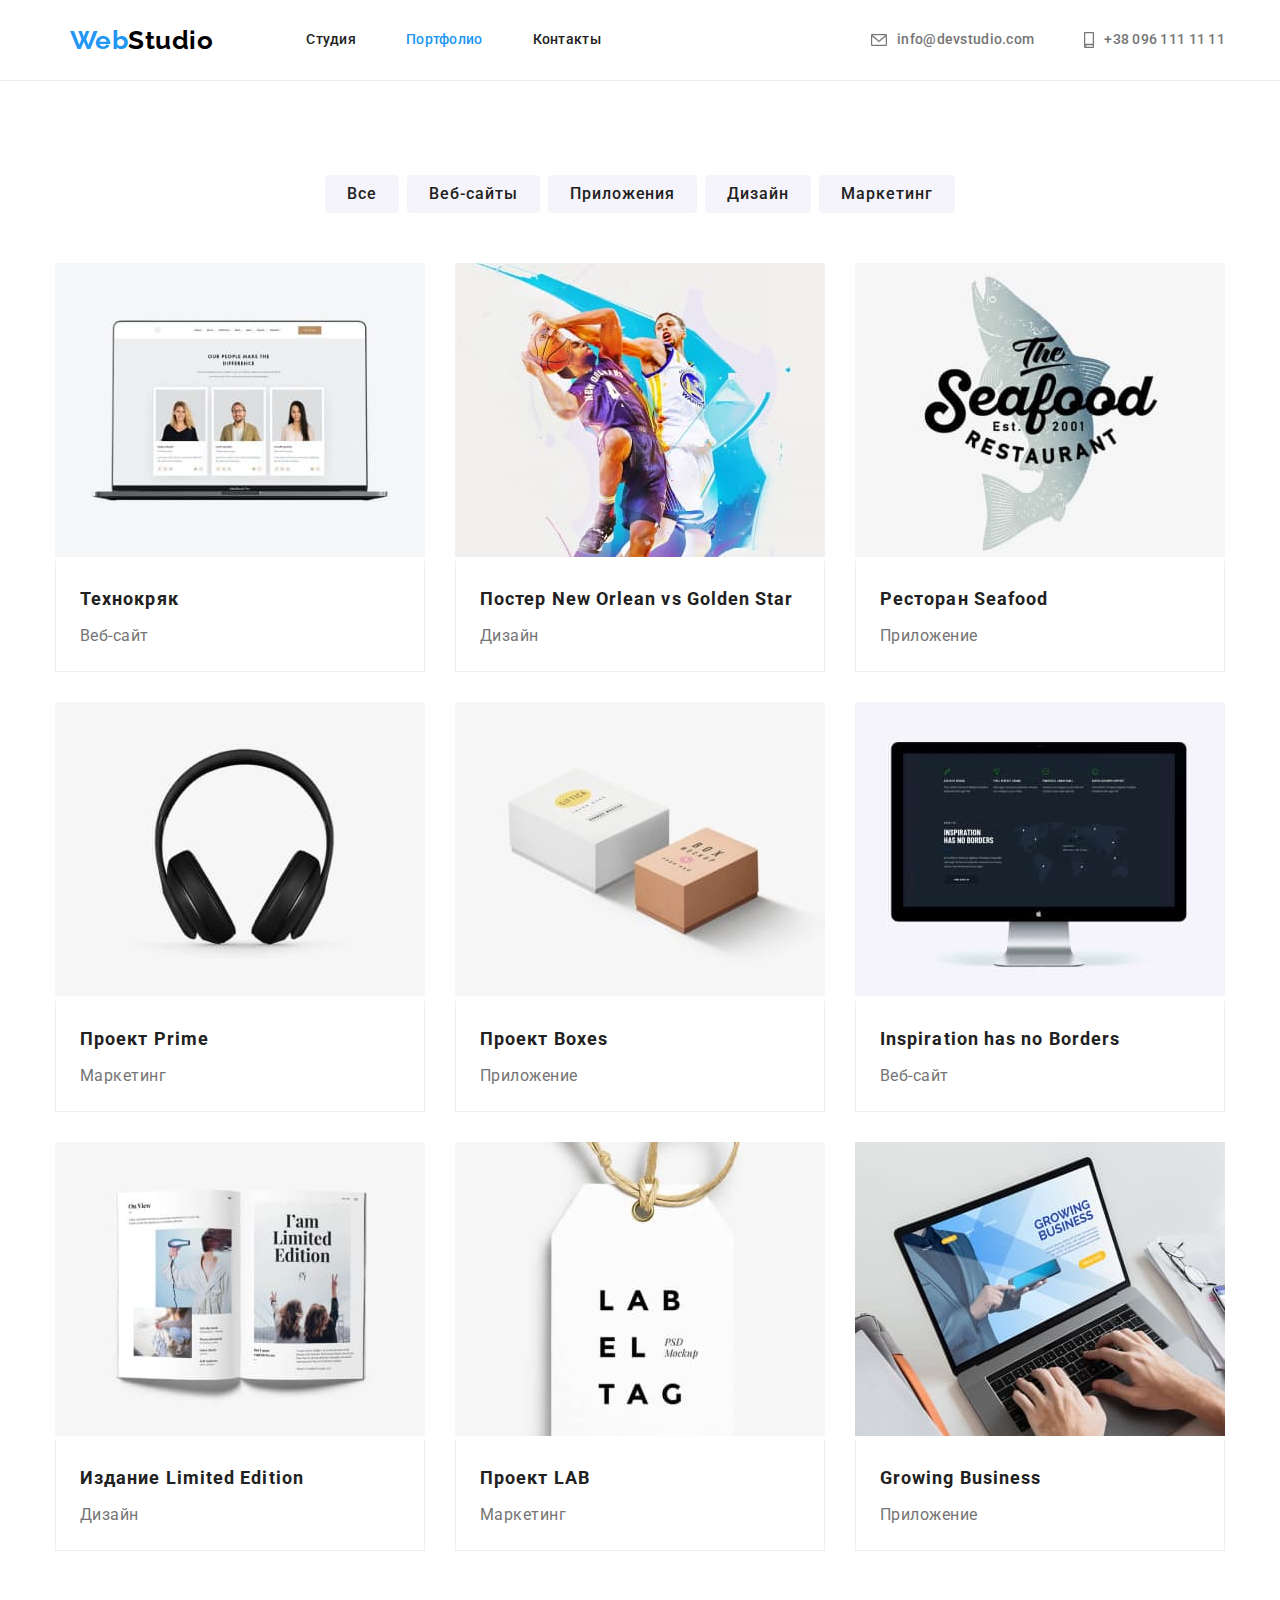
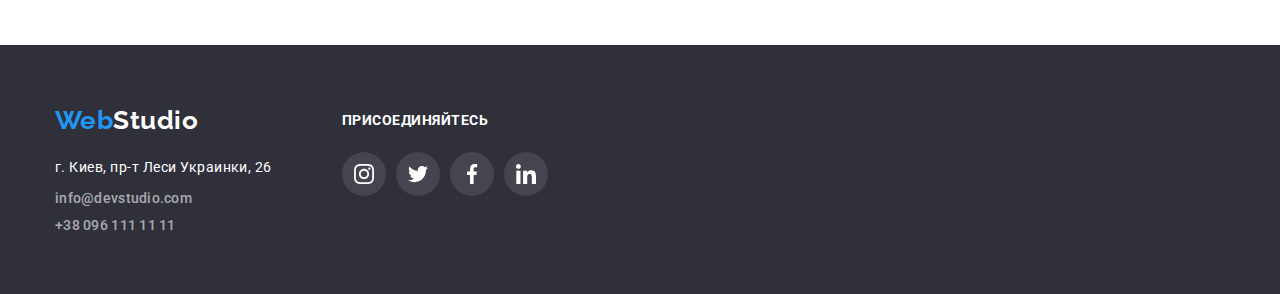
==== commit 2adf02df: "hover+focus Portfolio" ====
--- a/portfolio.html
+++ b/portfolio.html
@@ -81,58 +81,62 @@
             <ul class="portfolio list">
               <li class="portfolio-item">
                 <article class="cards-item">
-                  <a href="" class="cards-link">
-                    <div class="cards-img">
-                      <img
-                        src="./images/portfolio/img.jpg"
-                        alt="фото веб-сайта"
-                        width="370"
-                      />
-                      <div class="box">
-                        <h3 class="list-title-portfolio">Технокряк</h3>
-                        <p class="portfolio-about">Веб-сайт</p>
-                      </div>
-                      <div class="portfolio-about-discription">
-                        <a href="" class="portfolio-about-link">
-                          <p class="portfolio-about-text">
-                            Технокряк это современная площадка распространения
-                            коронавируса. Компании используют эту платформу для
-                            цифрового шпионажа и атак на защищённые сервера
-                            конкурентов.
-                          </p>
-                        </a>
-                      </div>
-                    </div>
-                  </a>
-                </article>
-              </li>
-              <li class="portfolio-item">
-                <article class="cards-item">
-                  <a href="" class="cards-link">
-                    <div class="cards-img">
-                      <img
-                        src="./images/portfolio/img-2.jpg"
-                        alt="два баскетболиста"
-                        width="370"
-                      />
-                      <div class="box">
-                        <h3 class="list-title-portfolio">
-                          Постер New Orlean vs Golden Star
-                        </h3>
-                        <p class="portfolio-about">Дизайн</p>
-                      </div>
-                      <div class="portfolio-about-discription">
-                        <a href="" class="portfolio-about-link">
-                          <p class="portfolio-about-text">
-                            Технокряк это современная площадка распространения
-                            коронавируса. Компании используют эту платформу для
-                            цифрового шпионажа и атак на защищённые сервера
-                            конкурентов.
-                          </p>
-                        </a>
-                      </div>
-                    </div>
-                  </a>
+                  <div class="article">
+                    <a href="" class="cards-link">
+                      <div class="cards-img">
+                        <img
+                          src="./images/portfolio/img.jpg"
+                          alt="фото веб-сайта"
+                          width="370"
+                        />
+                        <div class="box">
+                          <h3 class="list-title-portfolio">Технокряк</h3>
+                          <p class="portfolio-about">Веб-сайт</p>
+                        </div>
+                        <div class="portfolio-about-discription">
+                          <a href="" class="portfolio-about-link">
+                            <p class="portfolio-about-text">
+                              Технокряк это современная площадка распространения
+                              коронавируса. Компании используют эту платформу
+                              для цифрового шпионажа и атак на защищённые
+                              сервера конкурентов.
+                            </p>
+                          </a>
+                        </div>
+                      </div>
+                    </a>
+                  </div>
+                </article>
+              </li>
+              <li class="portfolio-item">
+                <article class="cards-item">
+                  <div class="article">
+                    <a href="" class="cards-link">
+                      <div class="cards-img">
+                        <img
+                          src="./images/portfolio/img-2.jpg"
+                          alt="два баскетболиста"
+                          width="370"
+                        />
+                        <div class="box">
+                          <h3 class="list-title-portfolio">
+                            Постер New Orlean vs Golden Star
+                          </h3>
+                          <p class="portfolio-about">Дизайн</p>
+                        </div>
+                        <div class="portfolio-about-discription">
+                          <a href="" class="portfolio-about-link">
+                            <p class="portfolio-about-text">
+                              Технокряк это современная площадка распространения
+                              коронавируса. Компании используют эту платформу
+                              для цифрового шпионажа и атак на защищённые
+                              сервера конкурентов.
+                            </p>
+                          </a>
+                        </div>
+                      </div>
+                    </a>
+                  </div>
                 </article>
               </li>
               <li class="portfolio-item">
--- a/css/styles.css
+++ b/css/styles.css
@@ -533,6 +533,9 @@
 }
 
 /* portfolio */
+.article {
+  display: flex;
+}
 .list-title-portfolio {
   color: var(--title-text-color);
   font-weight: 700;
@@ -588,10 +591,10 @@
   width: 370px;
   margin-right: 30px;
   margin-bottom: 30px;
-  outline: 2px solid tomato;
-}
-.cards-link:hover,
-.cards-link:focus {
+  /* outline: 2px solid tomato; */
+}
+.portfolio-item:hover .cards-link,
+.portfolio-item:focus .cards-link {
   box-shadow: 0 4px 4px 0 rgba(0, 0, 0, 0.25);
 }
 .portfolio-item:nth-child(3n) {
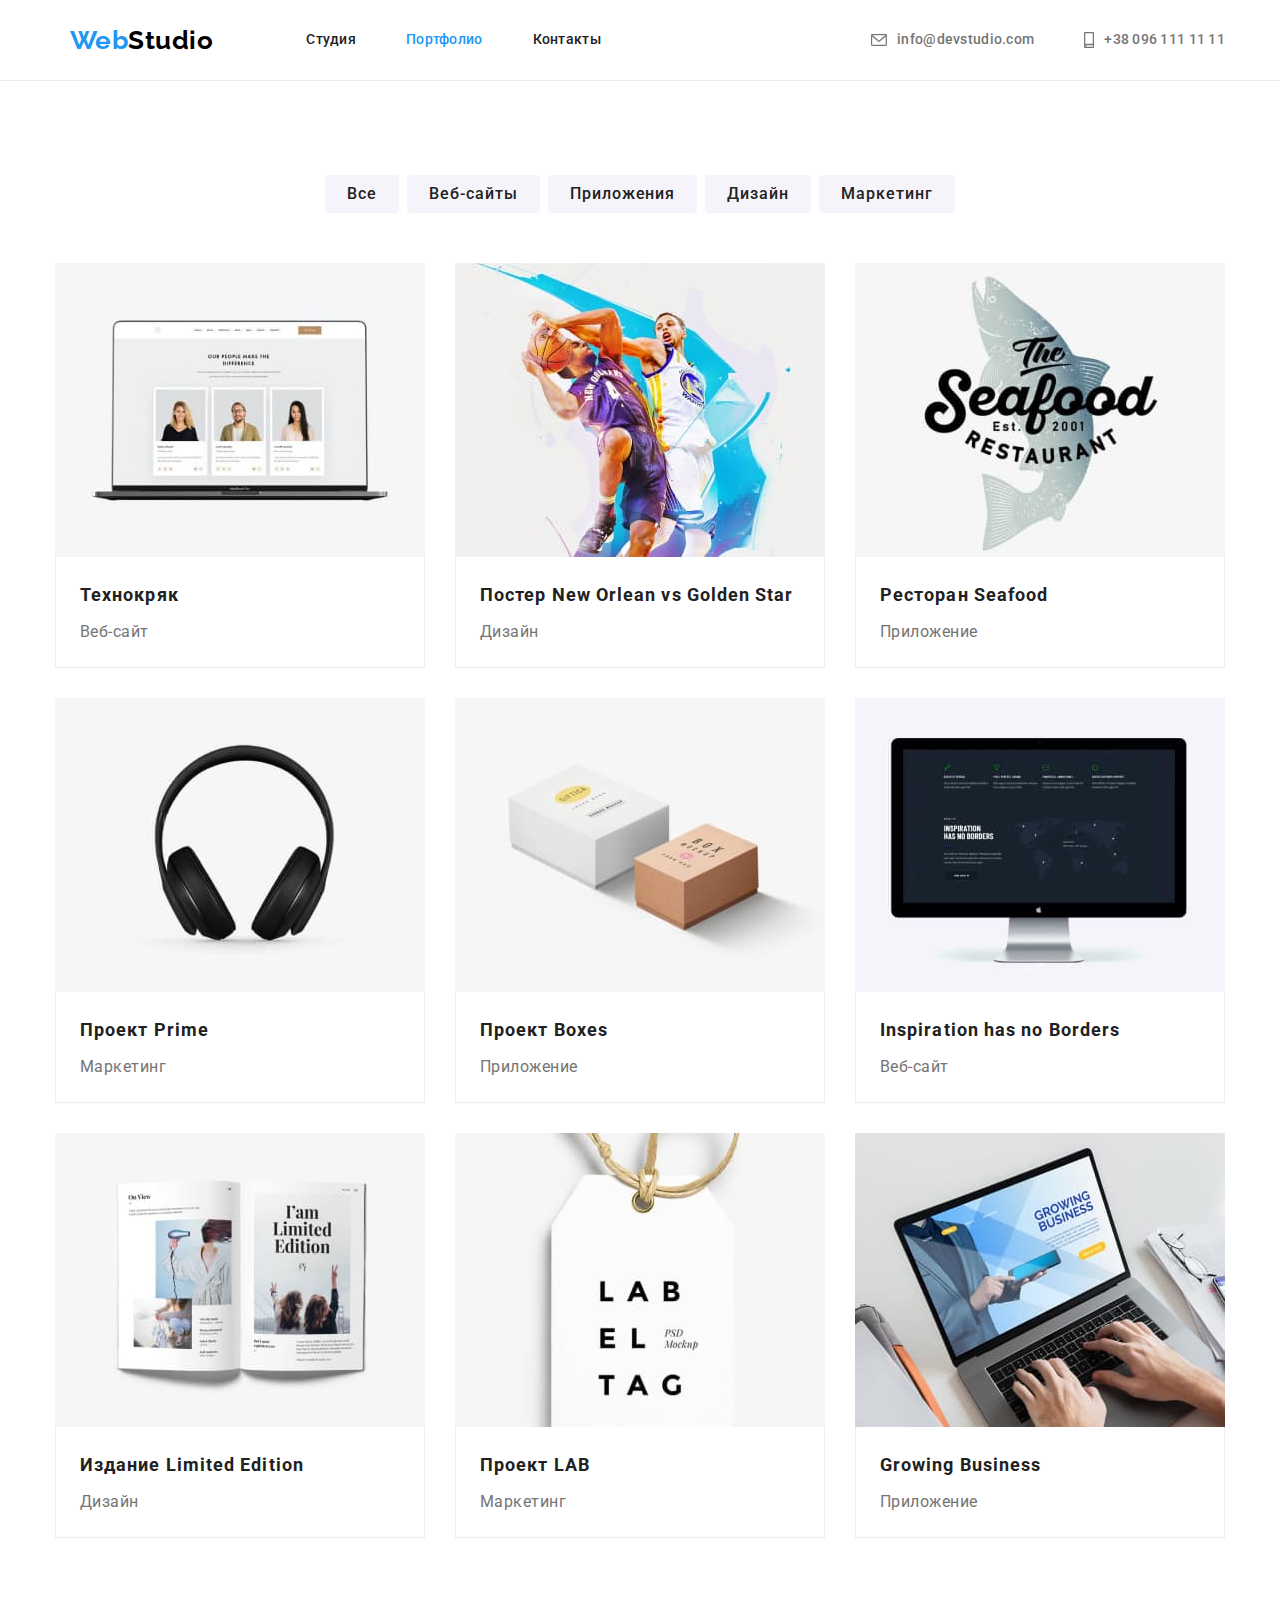
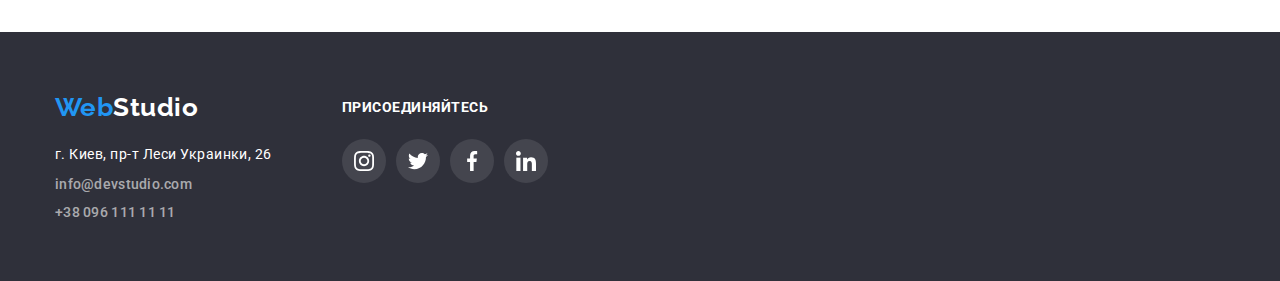
==== commit aecea8a6: "portfolio box+" ====
--- a/portfolio.html
+++ b/portfolio.html
@@ -89,68 +89,10 @@
                           alt="фото веб-сайта"
                           width="370"
                         />
-                        <div class="box">
-                          <h3 class="list-title-portfolio">Технокряк</h3>
-                          <p class="portfolio-about">Веб-сайт</p>
-                        </div>
-                        <div class="portfolio-about-discription">
-                          <a href="" class="portfolio-about-link">
-                            <p class="portfolio-about-text">
-                              Технокряк это современная площадка распространения
-                              коронавируса. Компании используют эту платформу
-                              для цифрового шпионажа и атак на защищённые
-                              сервера конкурентов.
-                            </p>
-                          </a>
-                        </div>
-                      </div>
-                    </a>
-                  </div>
-                </article>
-              </li>
-              <li class="portfolio-item">
-                <article class="cards-item">
-                  <div class="article">
-                    <a href="" class="cards-link">
-                      <div class="cards-img">
-                        <img
-                          src="./images/portfolio/img-2.jpg"
-                          alt="два баскетболиста"
-                          width="370"
-                        />
-                        <div class="box">
-                          <h3 class="list-title-portfolio">
-                            Постер New Orlean vs Golden Star
-                          </h3>
-                          <p class="portfolio-about">Дизайн</p>
-                        </div>
-                        <div class="portfolio-about-discription">
-                          <a href="" class="portfolio-about-link">
-                            <p class="portfolio-about-text">
-                              Технокряк это современная площадка распространения
-                              коронавируса. Компании используют эту платформу
-                              для цифрового шпионажа и атак на защищённые
-                              сервера конкурентов.
-                            </p>
-                          </a>
-                        </div>
-                      </div>
-                    </a>
-                  </div>
-                </article>
-              </li>
-              <li class="portfolio-item">
-                <article class="cards-item">
-                  <a href="" class="cards-link">
-                    <div class="cards-img">
-                      <img
-                        src="./images/portfolio/img-3.jpg"
-                        alt="логотип ресторана"
-                        width="370"
-                      />
+                      </div>
                       <div class="box">
-                        <h3 class="list-title-portfolio">Ресторан Seafood</h3>
-                        <p class="portfolio-about">Приложение</p>
+                        <h3 class="list-title-portfolio">Технокряк</h3>
+                        <p class="portfolio-about">Веб-сайт</p>
                       </div>
                       <div class="portfolio-about-discription">
                         <a href="" class="portfolio-about-link">
@@ -162,22 +104,26 @@
                           </p>
                         </a>
                       </div>
-                    </div>
-                  </a>
-                </article>
-              </li>
-              <li class="portfolio-item">
-                <article class="cards-item">
-                  <a href="" class="cards-link">
-                    <div class="cards-img">
-                      <img
-                        src="./images/portfolio/img-4.jpg"
-                        alt="наушники"
-                        width="370"
-                      />
+                    </a>
+                  </div>
+                </article>
+              </li>
+              <li class="portfolio-item">
+                <article class="cards-item">
+                  <div class="article">
+                    <a href="" class="cards-link">
+                      <div class="cards-img">
+                        <img
+                          src="./images/portfolio/img-2.jpg"
+                          alt="два баскетболиста"
+                          width="370"
+                        />
+                      </div>
                       <div class="box">
-                        <h3 class="list-title-portfolio">Проект Prime</h3>
-                        <p class="portfolio-about">Маркетинг</p>
+                        <h3 class="list-title-portfolio">
+                          Постер New Orlean vs Golden Star
+                        </h3>
+                        <p class="portfolio-about">Дизайн</p>
                       </div>
                       <div class="portfolio-about-discription">
                         <a href="" class="portfolio-about-link">
@@ -189,6 +135,60 @@
                           </p>
                         </a>
                       </div>
+                    </a>
+                  </div>
+                </article>
+              </li>
+              <li class="portfolio-item">
+                <article class="cards-item">
+                  <a href="" class="cards-link">
+                    <div class="cards-img">
+                      <img
+                        src="./images/portfolio/img-3.jpg"
+                        alt="логотип ресторана"
+                        width="370"
+                      />
+                    </div>
+                    <div class="box">
+                      <h3 class="list-title-portfolio">Ресторан Seafood</h3>
+                      <p class="portfolio-about">Приложение</p>
+                    </div>
+                    <div class="portfolio-about-discription">
+                      <a href="" class="portfolio-about-link">
+                        <p class="portfolio-about-text">
+                          Технокряк это современная площадка распространения
+                          коронавируса. Компании используют эту платформу для
+                          цифрового шпионажа и атак на защищённые сервера
+                          конкурентов.
+                        </p>
+                      </a>
+                    </div>
+                  </a>
+                </article>
+              </li>
+              <li class="portfolio-item">
+                <article class="cards-item">
+                  <a href="" class="cards-link">
+                    <div class="cards-img">
+                      <img
+                        src="./images/portfolio/img-4.jpg"
+                        alt="наушники"
+                        width="370"
+                      />
+                    </div>
+                    <div class="box">
+                      <h3 class="list-title-portfolio">Проект Prime</h3>
+                      <p class="portfolio-about">Маркетинг</p>
+                    </div>
+                    <div class="portfolio-about-discription">
+                      <a href="" class="portfolio-about-link">
+                        <p class="portfolio-about-text">
+                          Технокряк это современная площадка распространения
+                          коронавируса. Компании используют эту платформу для
+                          цифрового шпионажа и атак на защищённые сервера
+                          конкурентов.
+                        </p>
+                      </a>
                     </div>
                   </a>
                 </article>
@@ -202,20 +202,20 @@
                         alt="две коробки"
                         width="370"
                       />
-                      <div class="box">
-                        <h3 class="list-title-portfolio">Проект Boxes</h3>
-                        <p class="portfolio-about">Приложение</p>
-                      </div>
-                      <div class="portfolio-about-discription">
-                        <a href="" class="portfolio-about-link">
-                          <p class="portfolio-about-text">
-                            Технокряк это современная площадка распространения
-                            коронавируса. Компании используют эту платформу для
-                            цифрового шпионажа и атак на защищённые сервера
-                            конкурентов.
-                          </p>
-                        </a>
-                      </div>
+                    </div>
+                    <div class="box">
+                      <h3 class="list-title-portfolio">Проект Boxes</h3>
+                      <p class="portfolio-about">Приложение</p>
+                    </div>
+                    <div class="portfolio-about-discription">
+                      <a href="" class="portfolio-about-link">
+                        <p class="portfolio-about-text">
+                          Технокряк это современная площадка распространения
+                          коронавируса. Компании используют эту платформу для
+                          цифрового шпионажа и атак на защищённые сервера
+                          конкурентов.
+                        </p>
+                      </a>
                     </div>
                   </a>
                 </article>
@@ -229,22 +229,22 @@
                         alt="монитор"
                         width="370"
                       />
-                      <div class="box">
-                        <h3 class="list-title-portfolio">
-                          Inspiration has no Borders
-                        </h3>
-                        <p class="portfolio-about">Веб-сайт</p>
-                      </div>
-                      <div class="portfolio-about-discription">
-                        <a href="" class="portfolio-about-link">
-                          <p class="portfolio-about-text">
-                            Технокряк это современная площадка распространения
-                            коронавируса. Компании используют эту платформу для
-                            цифрового шпионажа и атак на защищённые сервера
-                            конкурентов.
-                          </p>
-                        </a>
-                      </div>
+                    </div>
+                    <div class="box">
+                      <h3 class="list-title-portfolio">
+                        Inspiration has no Borders
+                      </h3>
+                      <p class="portfolio-about">Веб-сайт</p>
+                    </div>
+                    <div class="portfolio-about-discription">
+                      <a href="" class="portfolio-about-link">
+                        <p class="portfolio-about-text">
+                          Технокряк это современная площадка распространения
+                          коронавируса. Компании используют эту платформу для
+                          цифрового шпионажа и атак на защищённые сервера
+                          конкурентов.
+                        </p>
+                      </a>
                     </div>
                   </a>
                 </article>
@@ -258,22 +258,22 @@
                         alt="рзворот книги"
                         width="370"
                       />
-                      <div class="box">
-                        <h3 class="list-title-portfolio">
-                          Издание Limited Edition
-                        </h3>
-                        <p class="portfolio-about">Дизайн</p>
-                      </div>
-                      <div class="portfolio-about-discription">
-                        <a href="" class="portfolio-about-link">
-                          <p class="portfolio-about-text">
-                            Технокряк это современная площадка распространения
-                            коронавируса. Компании используют эту платформу для
-                            цифрового шпионажа и атак на защищённые сервера
-                            конкурентов.
-                          </p>
-                        </a>
-                      </div>
+                    </div>
+                    <div class="box">
+                      <h3 class="list-title-portfolio">
+                        Издание Limited Edition
+                      </h3>
+                      <p class="portfolio-about">Дизайн</p>
+                    </div>
+                    <div class="portfolio-about-discription">
+                      <a href="" class="portfolio-about-link">
+                        <p class="portfolio-about-text">
+                          Технокряк это современная площадка распространения
+                          коронавируса. Компании используют эту платформу для
+                          цифрового шпионажа и атак на защищённые сервера
+                          конкурентов.
+                        </p>
+                      </a>
                     </div>
                   </a>
                 </article>
@@ -287,20 +287,20 @@
                         alt="лейбл"
                         width="370"
                       />
-                      <div class="box">
-                        <h3 class="list-title-portfolio">Проект LAB</h3>
-                        <p class="portfolio-about">Маркетинг</p>
-                      </div>
-                      <div class="portfolio-about-discription">
-                        <a href="" class="portfolio-about-link">
-                          <p class="portfolio-about-text">
-                            Технокряк это современная площадка распространения
-                            коронавируса. Компании используют эту платформу для
-                            цифрового шпионажа и атак на защищённые сервера
-                            конкурентов.
-                          </p>
-                        </a>
-                      </div>
+                    </div>
+                    <div class="box">
+                      <h3 class="list-title-portfolio">Проект LAB</h3>
+                      <p class="portfolio-about">Маркетинг</p>
+                    </div>
+                    <div class="portfolio-about-discription">
+                      <a href="" class="portfolio-about-link">
+                        <p class="portfolio-about-text">
+                          Технокряк это современная площадка распространения
+                          коронавируса. Компании используют эту платформу для
+                          цифрового шпионажа и атак на защищённые сервера
+                          конкурентов.
+                        </p>
+                      </a>
                     </div>
                   </a>
                 </article>
@@ -314,20 +314,20 @@
                         alt="человек, работающий за ноутбуком"
                         width="370"
                       />
-                      <div class="box">
-                        <h3 class="list-title-portfolio">Growing Business</h3>
-                        <p class="portfolio-about">Приложение</p>
-                      </div>
-                      <div class="portfolio-about-discription">
-                        <a href="" class="portfolio-about-link">
-                          <p class="portfolio-about-text">
-                            Технокряк это современная площадка распространения
-                            коронавируса. Компании используют эту платформу для
-                            цифрового шпионажа и атак на защищённые сервера
-                            конкурентов.
-                          </p>
-                        </a>
-                      </div>
+                    </div>
+                    <div class="box">
+                      <h3 class="list-title-portfolio">Growing Business</h3>
+                      <p class="portfolio-about">Приложение</p>
+                    </div>
+                    <div class="portfolio-about-discription">
+                      <a href="" class="portfolio-about-link">
+                        <p class="portfolio-about-text">
+                          Технокряк это современная площадка распространения
+                          коронавируса. Компании используют эту платформу для
+                          цифрового шпионажа и атак на защищённые сервера
+                          конкурентов.
+                        </p>
+                      </a>
                     </div>
                   </a>
                 </article>
--- a/css/styles.css
+++ b/css/styles.css
@@ -585,6 +585,7 @@
 .cards-link {
 }
 .cards-img {
+  display: flex;
 }
 .portfolio-item {
   position: relative;
@@ -604,7 +605,7 @@
   margin-bottom: 0;
 }
 .box {
-  /* display: block; */
+  display: block;
   border-bottom: 1px solid rgba(238, 238, 238, 1);
   border-left: 1px solid rgba(238, 238, 238, 1);
   border-right: 1px solid rgba(238, 238, 238, 1);
